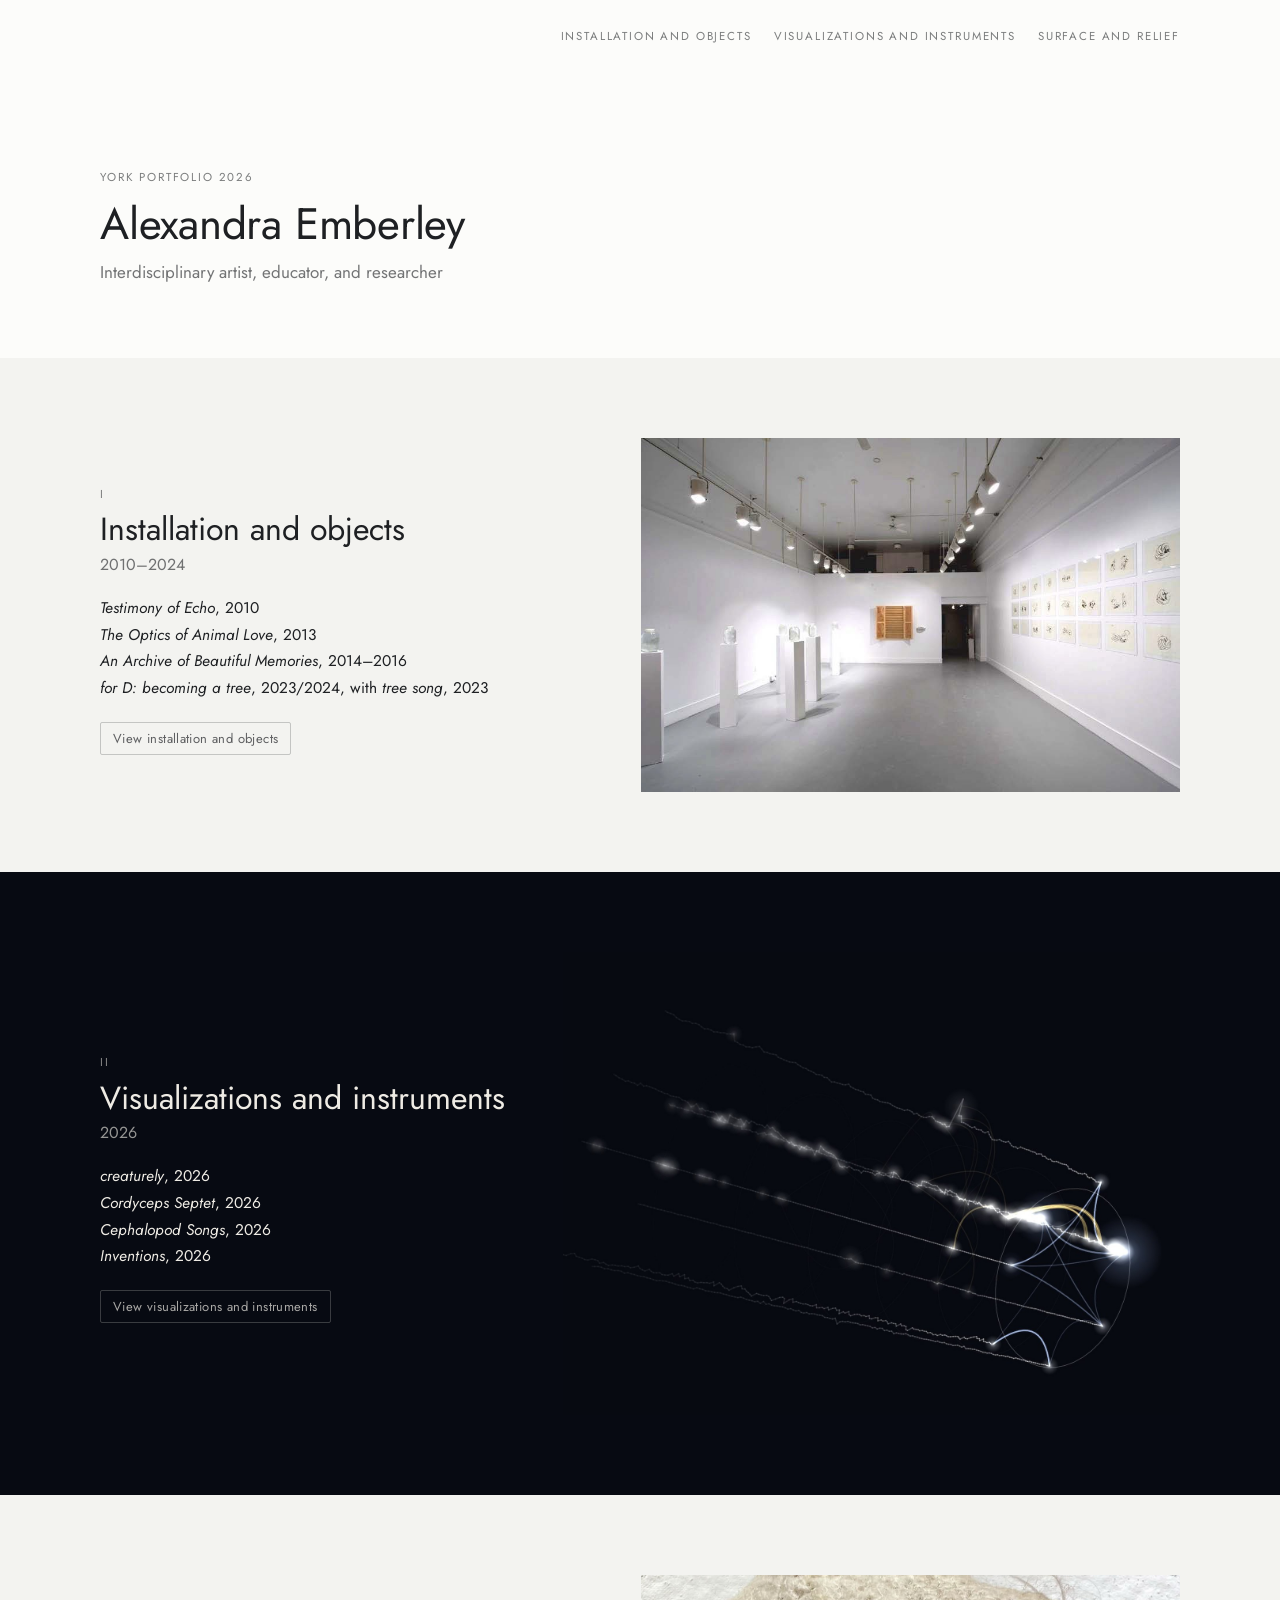
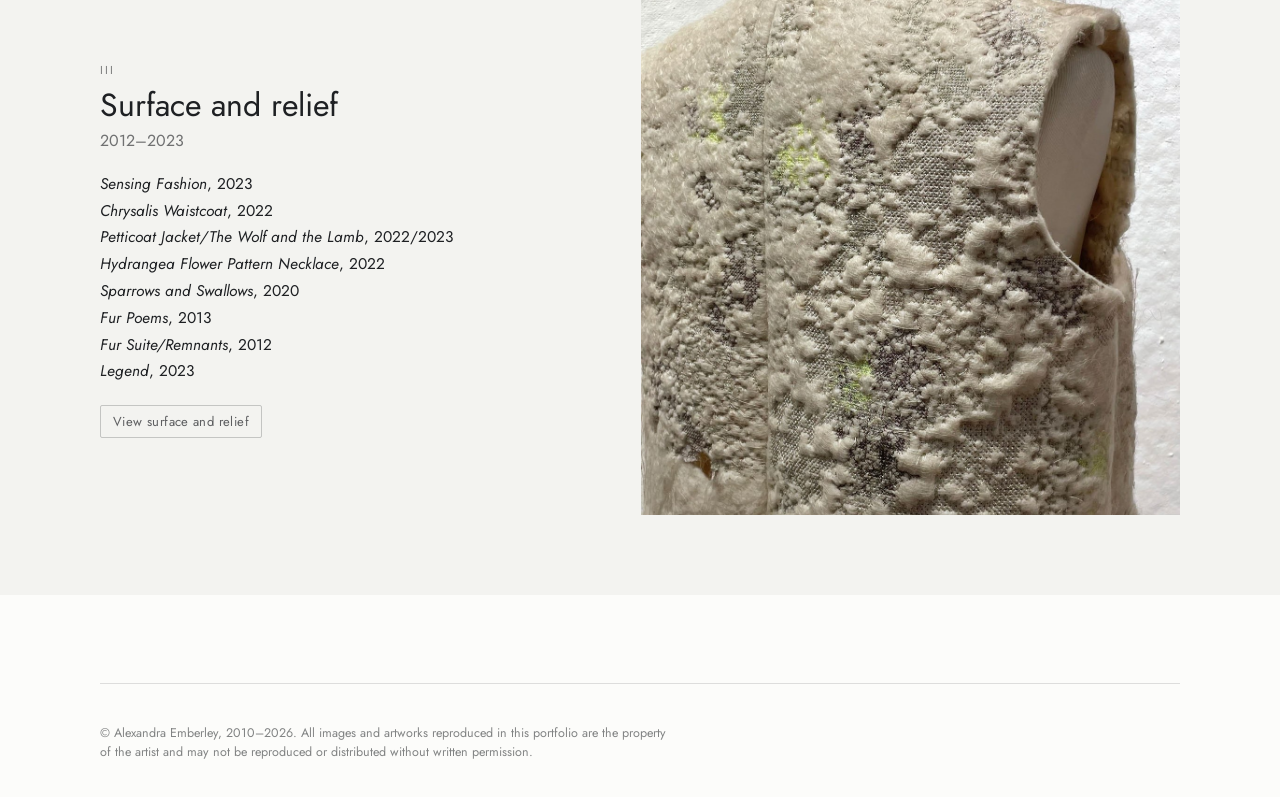
==== index.html @ c3938370 "Upload York Porfolio" ====
<!DOCTYPE html>
<html lang="en">
<head>
<meta charset="utf-8">
<meta name="viewport" content="width=device-width, initial-scale=1, viewport-fit=cover">
<title>Alexandra Emberley · York Portfolio 2026</title>
<link rel="preconnect" href="https://fonts.googleapis.com">
<link rel="preconnect" href="https://fonts.gstatic.com" crossorigin>
<link rel="stylesheet" href="https://fonts.googleapis.com/css2?family=Jost:ital,wght@0,400;0,500;1,400&display=swap">
<link rel="stylesheet" href="css/portfolio.css?v=york1">
</head>
<body>
<header class="band masthead" style="--ground:#fcfcfa">
  <div class="inner">
    <nav aria-label="Portfolio sections">
      <ul class="sections">
        <li><a href="installation-and-objects.html">Installation and objects</a></li>
        <li><a href="visualizations-and-instruments.html">Visualizations and instruments</a></li>
        <li><a href="surface-and-relief.html">Surface and relief</a></li>
      </ul>
    </nav>
  </div>
</header>

<main>
  <section class="band opener" style="--ground:#fcfcfa" aria-labelledby="portfolio-title">
    <div class="inner">
      <span class="label">York Portfolio 2026</span>
      <h1 id="portfolio-title">Alexandra Emberley</h1>
      <p class="dates">Interdisciplinary artist, educator, and researcher</p>
    </div>
  </section>

  <section class="band contents" style="--ground:#f3f3f0" aria-labelledby="s-I">
    <div class="inner">
      <div>
        <span class="label">I</span>
        <h2 id="s-I"><a href="installation-and-objects.html">Installation and objects</a></h2>
        <p class="dates">2010–2024</p>
        <ul>
          <li><i>Testimony of Echo</i>, 2010</li>
          <li><i>The Optics of Animal Love</i>, 2013</li>
          <li><i>An Archive of Beautiful Memories</i>, 2014–2016</li>
          <li><i>for D: becoming a tree</i>, 2023/2024, with <i>tree song</i>, 2023</li>
        </ul>
        <a class="btn" href="installation-and-objects.html">View installation and objects</a>
      </div>
      <a href="installation-and-objects.html" tabindex="-1" aria-hidden="true"><img src="images/early/testimony-of-echo-installation.jpg" width="927" height="608" alt=""></a>
    </div>
  </section>

  <section class="band contents wide" style="--ground:#070a12;--ink:#eeebe4;--gilt:#d9b25a" aria-labelledby="s-II">
    <div class="inner">
      <div>
        <span class="label">II</span>
        <h2 id="s-II"><a href="visualizations-and-instruments.html">Visualizations and instruments</a></h2>
        <p class="dates">2026</p>
        <ul>
          <li><i>creaturely</i>, 2026</li>
          <li><i>Cordyceps Septet</i>, 2026</li>
          <li><i>Cephalopod Songs</i>, 2026</li>
          <li><i>Inventions</i>, 2026</li>
        </ul>
        <a class="btn" href="visualizations-and-instruments.html">View visualizations and instruments</a>
      </div>
      <a href="visualizations-and-instruments.html" tabindex="-1" aria-hidden="true"><img src="images/recent/cordyceps-septet-band.jpg" width="1560" height="1170" alt=""></a>
    </div>
  </section>

  <section class="band contents" style="--ground:#f3f3f0" aria-labelledby="s-III">
    <div class="inner">
      <div>
        <span class="label">III</span>
        <h2 id="s-III"><a href="surface-and-relief.html">Surface and relief</a></h2>
        <p class="dates">2012–2023</p>
        <ul>
          <li><i>Sensing Fashion</i>, 2023</li>
          <li><i>Chrysalis Waistcoat</i>, 2022</li>
          <li><i>Petticoat Jacket/The Wolf and the Lamb</i>, 2022/2023</li>
          <li><i>Hydrangea Flower Pattern Necklace</i>, 2022</li>
          <li><i>Sparrows and Swallows</i>, 2020</li>
          <li><i>Fur Poems</i>, 2013</li>
          <li><i>Fur Suite/Remnants</i>, 2012</li>
          <li><i>Legend</i>, 2023</li>
        </ul>
        <a class="btn" href="surface-and-relief.html">View surface and relief</a>
      </div>
      <a href="surface-and-relief.html" tabindex="-1" aria-hidden="true"><img src="images/textile/chrysalis-waistcoat.jpg" width="1153" height="1536" alt=""></a>
    </div>
  </section>
</main>

<footer class="band close" style="--ground:#fcfcfa">
  <div class="inner">
    <p class="rights">© Alexandra Emberley, 2010–2026. All images and artworks reproduced in this portfolio are the property of the artist and may not be reproduced or distributed without written permission.</p>
  </div>
</footer>
<script data-goatcounter="https://aemberley.goatcounter.com/count" async src="//gc.zgo.at/count.js"></script>
<!-- Statcounter -->
<script>var sc_project=13358656; var sc_invisible=1; var sc_security="503b06b8";</script>
<script src="https://www.statcounter.com/counter/counter.js" async></script>
<noscript><div class="statcounter"><a title="Web Analytics Made Easy - Statcounter" href="https://statcounter.com/" target="_blank"><img class="statcounter" src="https://c.statcounter.com/13358656/0/503b06b8/1/" alt="Web Analytics Made Easy - Statcounter" referrerPolicy="no-referrer-when-downgrade"></a></div></noscript>
</body>
</html>
---- css/portfolio.css ----
/* Alexandra Emberley, York Portfolio 2026
   One type system across every page: Jost, a geometric face after Futura.
   Each work sets its own ground with --ground and, on dark grounds, --ink. */

:root {
  --paper: #fcfcfa;
  --ink: #1e2023;
  --gilt: #8a6a2c;
  --ground: var(--paper);
  --view: 70vh;  /* the tallest any work is shown, so a whole piece fits on a laptop screen */
  color-scheme: light;
}

*, *::before, *::after { box-sizing: border-box; }

body {
  margin: 0;
  background: var(--paper);
  color: var(--ink);
  font-family: "Jost", "Futura", "Futura PT", "Century Gothic", "Helvetica Neue", Arial, sans-serif;
  font-size: 16px;
  line-height: 1.6;
  -webkit-font-smoothing: antialiased;
}

img { display: block; max-width: 100%; height: auto; }
a { color: inherit; }
a:focus-visible { outline: 2px solid var(--gilt); outline-offset: 3px; }

/* every band shares one measure and one gutter */
.band {
  background: var(--ground);
  color: var(--ink);
  padding-inline: max(16px, 4vw);
}
.inner { max-width: 1080px; margin: 0 auto; }

/* masthead */
.masthead { padding-block: 22px 0; }
.masthead .inner {
  display: flex; flex-wrap: wrap; justify-content: flex-end; align-items: baseline;
  gap: 8px 28px;
}
.sections { display: flex; flex-wrap: wrap; gap: 6px 22px; margin: 0; padding: 0; list-style: none; }
.sections a, .label {
  font-size: 11.5px; letter-spacing: .16em; text-transform: uppercase; text-decoration: none;
  color: color-mix(in srgb, var(--ink) 58%, transparent);
}
.sections a:hover { color: var(--ink); }
.sections a[aria-current="page"] {
  color: var(--ink);
  text-decoration: underline; text-decoration-color: var(--gilt); text-underline-offset: 5px;
}

/* section opener */
.opener { padding-block: clamp(56px, 11vw, 120px) clamp(40px, 7vw, 72px); }
.opener .label { display: block; margin-bottom: 14px; }
.opener h1 {
  margin: 0; font-weight: 400; font-size: clamp(30px, 4.4vw, 44px); line-height: 1.12; letter-spacing: -.005em;
  text-wrap: balance;
}
.opener .dates { margin: 10px 0 0; font-size: 17px; color: color-mix(in srgb, var(--ink) 62%, transparent); }

/* a work */
.work { padding-block: clamp(52px, 8vw, 96px); }
.work-head { display: flex; flex-wrap: wrap; align-items: baseline; gap: 4px 16px; margin: 0 0 clamp(24px, 4vw, 40px); }
.work-head h2 { margin: 0; font-weight: 400; font-style: italic; font-size: clamp(22px, 2.6vw, 27px); line-height: 1.25; }
.work-head .year { margin: 0; font-size: 16px; color: color-mix(in srgb, var(--ink) 60%, transparent); font-variant-numeric: oldstyle-nums; }

/* plates: a group of images with the caption that belongs to them */
.plate { margin: 0; display: grid; gap: 14px; justify-items: start; }
.plate + .plate { margin-top: clamp(40px, 6vw, 64px); }
.plate-media { display: contents; }
.plate-media > img { width: auto; max-height: var(--view); }
.capped { display: block; width: 100%; }
.capped img { width: 100%; height: auto; }
.plate img { box-shadow: 0 1px 0 color-mix(in srgb, var(--ink) 10%, transparent); }

/* a row of images held to one height: each figure grows by its aspect ratio */
.row { display: flex; gap: 14px; width: 100%; max-width: min(var(--mw), calc(var(--view) * var(--sum) + var(--gaps))); }
.row > img { flex: var(--ar) 1 0; min-width: 0; width: 100%; }

.plate figcaption {
  max-width: 72ch; font-size: 14px; line-height: 1.55;
  color: color-mix(in srgb, var(--ink) 72%, transparent);
}
.plate figcaption i { color: var(--ink); }
.plate figcaption .line { display: block; }
.plate figcaption .line + .line { margin-top: 4px; }
.plate figcaption a { text-decoration-color: var(--gilt); text-underline-offset: 3px; overflow-wrap: anywhere; }

/* the artist's own text on a work, set at reading size */
.note { max-width: 66ch; margin: 28px 0 0; font-size: 16px; line-height: 1.65; }
.note i { font-style: italic; }

/* moving image */
.clip, .film { display: block; max-width: 100%; height: auto; max-height: var(--view); width: auto; background: transparent; }
.clip { cursor: pointer; }
.clip:focus-visible, .film:focus-visible { outline: 2px solid var(--gilt); outline-offset: 3px; }
.player { display: grid; gap: 10px; width: fit-content; max-width: 100%; }
.player .film { cursor: pointer; box-shadow: 0 0 0 1px color-mix(in srgb, var(--ink) 10%, transparent); }
.player-controls { display: flex; flex-wrap: wrap; align-items: center; gap: 8px 12px; }
.player-controls .btn { font-family: inherit; background: transparent; cursor: pointer; }
.player-controls .seek { flex: 1 1 140px; min-width: 120px; accent-color: color-mix(in srgb, var(--ink) 60%, transparent); }
.player-controls .time { font-size: 13px; font-variant-numeric: tabular-nums; color: color-mix(in srgb, var(--ink) 60%, transparent); min-width: 7.5em; }
.row > .clip, .row > .film { flex: var(--ar) 1 0; min-width: 0; width: 100%; max-height: none; }

/* a publication shown page by page */
.book { width: 100%; display: grid; gap: 14px; }
.pages {
  display: flex; align-items: flex-start; gap: 18px; overflow-x: auto; scroll-snap-type: x mandatory;
  padding-block: 4px 12px; overscroll-behavior-x: contain; position: relative;
}
.pages:focus-visible { outline: 2px solid var(--gilt); outline-offset: 4px; }
.page { flex: none; scroll-snap-align: start; display: block; }
.page img {
  height: min(clamp(320px, 64vh, 720px), calc(var(--h, 2000px) * 1.2));
  width: auto; max-width: none; background: #fff;
  box-shadow: 0 1px 3px color-mix(in srgb, var(--ink) 18%, transparent);
}
/* a clip takes its place in the strip at the same height as the images */
.page .clip {
  height: min(clamp(320px, 64vh, 720px), calc(var(--h, 2000px) * 1.2));
  width: auto; max-width: none; max-height: none; aspect-ratio: var(--ar);
  box-shadow: 0 1px 3px color-mix(in srgb, var(--ink) 18%, transparent);
}
.book-controls { display: flex; flex-wrap: wrap; align-items: center; gap: 10px 12px; }
.book-controls button { font-family: inherit; background: transparent; cursor: pointer; }
.book-controls button:disabled { opacity: .35; cursor: default; }
.hint { font-size: 13px; font-style: italic; color: color-mix(in srgb, var(--ink) 55%, transparent); }

/* text that opens a work, and the links that close it */
.note.lead { margin: 0 0 clamp(28px, 4vw, 40px); }
.work-links { margin-top: clamp(32px, 5vw, 48px); }
.plate + .note + .plate, .note + .plate { margin-top: clamp(40px, 6vw, 64px); }
.roman { font-style: normal; }

/* front page: one band per section */
.contents { padding-block: clamp(44px, 7vw, 80px); }
.contents .inner { display: grid; grid-template-columns: minmax(0, 1fr) minmax(0, 1.1fr); gap: clamp(24px, 4vw, 56px); align-items: center; }
.contents h2 { margin: 6px 0 4px; font-weight: 400; font-size: clamp(24px, 3vw, 32px); line-height: 1.15; }
.contents h2 a { text-decoration: none; }
.contents .dates { margin: 0 0 18px; font-size: 16px; color: color-mix(in srgb, var(--ink) 62%, transparent); }
.contents ul { list-style: none; margin: 0 0 24px; padding: 0; display: grid; gap: 2px; font-size: 15.5px; }
.contents li i { font-style: italic; }
.contents img { width: 100%; height: auto; max-height: 60vh; object-fit: cover; }
.contents.wide .inner { grid-template-columns: minmax(0, 1fr) minmax(0, 1.5fr); }
@media (max-width: 760px) { .contents .inner { grid-template-columns: 1fr; } }

.note + .note { margin-top: 12px; }
.note > .label:only-child { display: block; margin-top: 8px; }
.colophon { max-width: 72ch; margin-top: 28px; font-size: 13.5px; line-height: 1.5; color: color-mix(in srgb, var(--ink) 72%, transparent); }
.colophon .label { display: block; margin-bottom: 6px; }
.colophon p { margin: 0 0 6px; }
.colophon a { overflow-wrap: anywhere; text-decoration-color: var(--gilt); text-underline-offset: 3px; }

ol.sources { max-width: 68ch; margin: 10px 0 0; padding-left: 1.6em; font-size: 14.5px; line-height: 1.55; display: grid; gap: 4px; font-variant-numeric: oldstyle-nums; }
ol.sources li::marker { color: color-mix(in srgb, var(--ink) 55%, transparent); }

@media (max-width: 640px) { /* phone strip: keep portraits and landscapes closer in height */
  .page img, .page .clip { height: min(calc((100vw - 32px) / var(--ar, .7727)), calc((100vw - 32px) * 1.05), calc(var(--h, 2000px) * 1.2)); }
}

/* close of section */
footer.close .inner { border-top: 1px solid color-mix(in srgb, var(--ink) 14%, transparent); padding-top: clamp(28px, 4vw, 40px); }
.close { padding-block: clamp(56px, 8vw, 88px) 36px; }
.close .inner { display: grid; gap: 40px; }
.next { display: flex; flex-wrap: wrap; gap: 10px 14px; align-items: center; }
.btn {
  font-size: 13px; letter-spacing: .03em; text-decoration: none;
  color: color-mix(in srgb, var(--ink) 70%, transparent);
  border: 1px solid color-mix(in srgb, var(--ink) 22%, transparent);
  padding: 6px 12px; border-radius: 2px; transition: color .3s, border-color .3s;
}
.btn:hover { color: var(--ink); border-color: color-mix(in srgb, var(--ink) 50%, transparent); }
.btn i { font-style: italic; }
.rights { margin: 0; font-size: 12.5px; line-height: 1.5; max-width: 72ch; color: color-mix(in srgb, var(--ink) 55%, transparent); }

@media (max-width: 640px) {
  body { font-size: 15.5px; }
  .row { flex-direction: column; max-width: var(--mw); }
  .row > img { flex: none; }
  .plate figcaption { font-size: 13.5px; }
}
@media (prefers-reduced-motion: reduce) { .btn { transition: none; } }

/* about and CV */
.prose .inner > .label { display: block; margin: clamp(36px, 5vw, 52px) 0 0; font-weight: 400; }
.prose .note.ack { margin-top: 0; color: color-mix(in srgb, var(--ink) 75%, transparent); }
.prose .note a { text-decoration-color: var(--gilt); text-underline-offset: 3px; }
.cv { padding-bottom: 8px; }
.cv section + section { margin-top: clamp(36px, 5vw, 52px); }
.cv h2 {
  margin: 0 0 14px; font-weight: 400; font-size: 11.5px; letter-spacing: .16em; text-transform: uppercase;
  color: color-mix(in srgb, var(--ink) 58%, transparent);
}
.cv .entry { display: grid; grid-template-columns: 5.5rem minmax(0, 1fr); gap: 0 18px; max-width: 72ch; margin: 0 0 8px; font-size: 15px; line-height: 1.5; }
.cv .year { color: color-mix(in srgb, var(--ink) 60%, transparent); font-variant-numeric: tabular-nums; white-space: nowrap; }
.cv ul.skills { list-style: none; margin: 0; padding: 0; font-size: 15px; line-height: 1.5; display: grid; gap: 4px; }
.cv p.plain { margin: 0; font-size: 15px; max-width: 72ch; }
@media (max-width: 520px) {
  .cv .entry { grid-template-columns: 1fr; margin-bottom: 12px; }
}

.masthead .home {
  font-size: 11.5px; letter-spacing: .16em; text-transform: uppercase; text-decoration: none;
  color: color-mix(in srgb, var(--ink) 58%, transparent);
}
.masthead .home:hover { color: var(--ink); }
.masthead .home[aria-current="page"] { color: var(--ink); text-decoration: underline; text-decoration-color: var(--gilt); text-underline-offset: 5px; }

/* exhibition history and funding acknowledgement beneath a work */
.shows { margin-top: clamp(36px, 5vw, 52px); max-width: 72ch; }
.shows .label { display: block; margin-bottom: 10px; }
.shows ul { list-style: none; margin: 0; padding: 0; display: grid; gap: 6px; font-size: 14px; line-height: 1.5; color: color-mix(in srgb, var(--ink) 75%, transparent); }
.shows i { color: var(--ink); }
.shows a { color: inherit; text-decoration-color: var(--gilt); text-underline-offset: 3px; }
.afa { margin: 28px 0 0; }
.afa img { width: 132px; height: auto; opacity: .55; box-shadow: none; }
.verse { margin: 0; font-size: 15px; line-height: 1.7; font-style: italic; white-space: pre-line; }
.poem { margin: 0; font-size: 14.5px; line-height: 1.75; max-width: 72ch; white-space: pre-wrap; }
.poem-label { display: block; margin: clamp(32px, 5vw, 44px) 0 12px; }
.note.poem-src { margin-top: 12px; font-size: 13.5px; color: color-mix(in srgb, var(--ink) 65%, transparent); }
.hero { padding-block: clamp(24px, 4vw, 48px) 0; }
.hero .clip { width: 100%; max-height: none; cursor: default; }
.hero-cap { margin: 10px 0 0; font-size: 13px; color: color-mix(in srgb, var(--ink) 60%, transparent); }
.hero + .opener { padding-top: clamp(40px, 6vw, 72px); }

/* cover page: the clip alone, centred in the window */
.cover { min-height: calc(100vh - 64px); min-height: calc(100svh - 64px); display: grid; align-items: center; padding-block: 24px 48px; }
.cover .clip { width: 100%; max-height: calc(100vh - 200px); object-fit: contain; cursor: default; }
.cover-line { display: flex; flex-wrap: wrap; justify-content: space-between; align-items: center; gap: 12px 24px; margin: 14px 0 0; font-size: 13px; color: color-mix(in srgb, var(--ink) 60%, transparent); }
.note.excerpt-note { margin: 0 0 4px; font-size: 14.5px; color: color-mix(in srgb, var(--ink) 75%, transparent); }
.player:fullscreen { width: 100%; height: 100%; background: var(--ground); padding: 24px; display: grid; grid-template-rows: 1fr auto; align-items: center; justify-items: center; }
.player:fullscreen .film { max-height: calc(100vh - 110px); width: auto; max-width: 100%; }
.player:-webkit-full-screen { width: 100%; height: 100%; background: var(--ground); padding: 24px; display: grid; grid-template-rows: 1fr auto; align-items: center; justify-items: center; }

/* an installation view beside the exhibition list */
.shows.with-img { max-width: none; display: grid; grid-template-columns: minmax(0, 1fr) minmax(0, 300px); gap: 20px 48px; align-items: start; }
.shows.with-img > div { max-width: 72ch; }
.shows-img { margin: 0; }
.shows-img img { width: 100%; height: auto; }
.shows-img figcaption { margin-top: 8px; font-size: 13px; line-height: 1.5; color: color-mix(in srgb, var(--ink) 65%, transparent); }
.shows-img figcaption i { color: var(--ink); }
@media (max-width: 700px) { .shows.with-img { grid-template-columns: 1fr; } .shows-img { max-width: 300px; } }

/* parts of one work at a single width */
.stack { display: grid; gap: 14px; width: 100%; }
.stack img { width: 100%; height: auto; max-height: none; }
.stack .row { max-width: none; }
.plate .space { height: 12px; width: 100%; }
.side { display: grid; grid-template-columns: minmax(0, 420px) minmax(0, 1fr); gap: 20px 48px; align-items: start; margin-top: clamp(40px, 6vw, 64px); }
.side .plate { max-width: none; }
.side .note { margin-top: 0; }
.side .note p { margin: 0; }
.side ol.sources { max-width: none; }
@media (max-width: 760px) { .side { grid-template-columns: 1fr; } }
/* exhibition documentation after the list */
.shows + .plate.doc, .plate.doc + .plate.doc { margin-top: clamp(28px, 4vw, 40px); }
.plate.doc figcaption { font-size: 13px; }
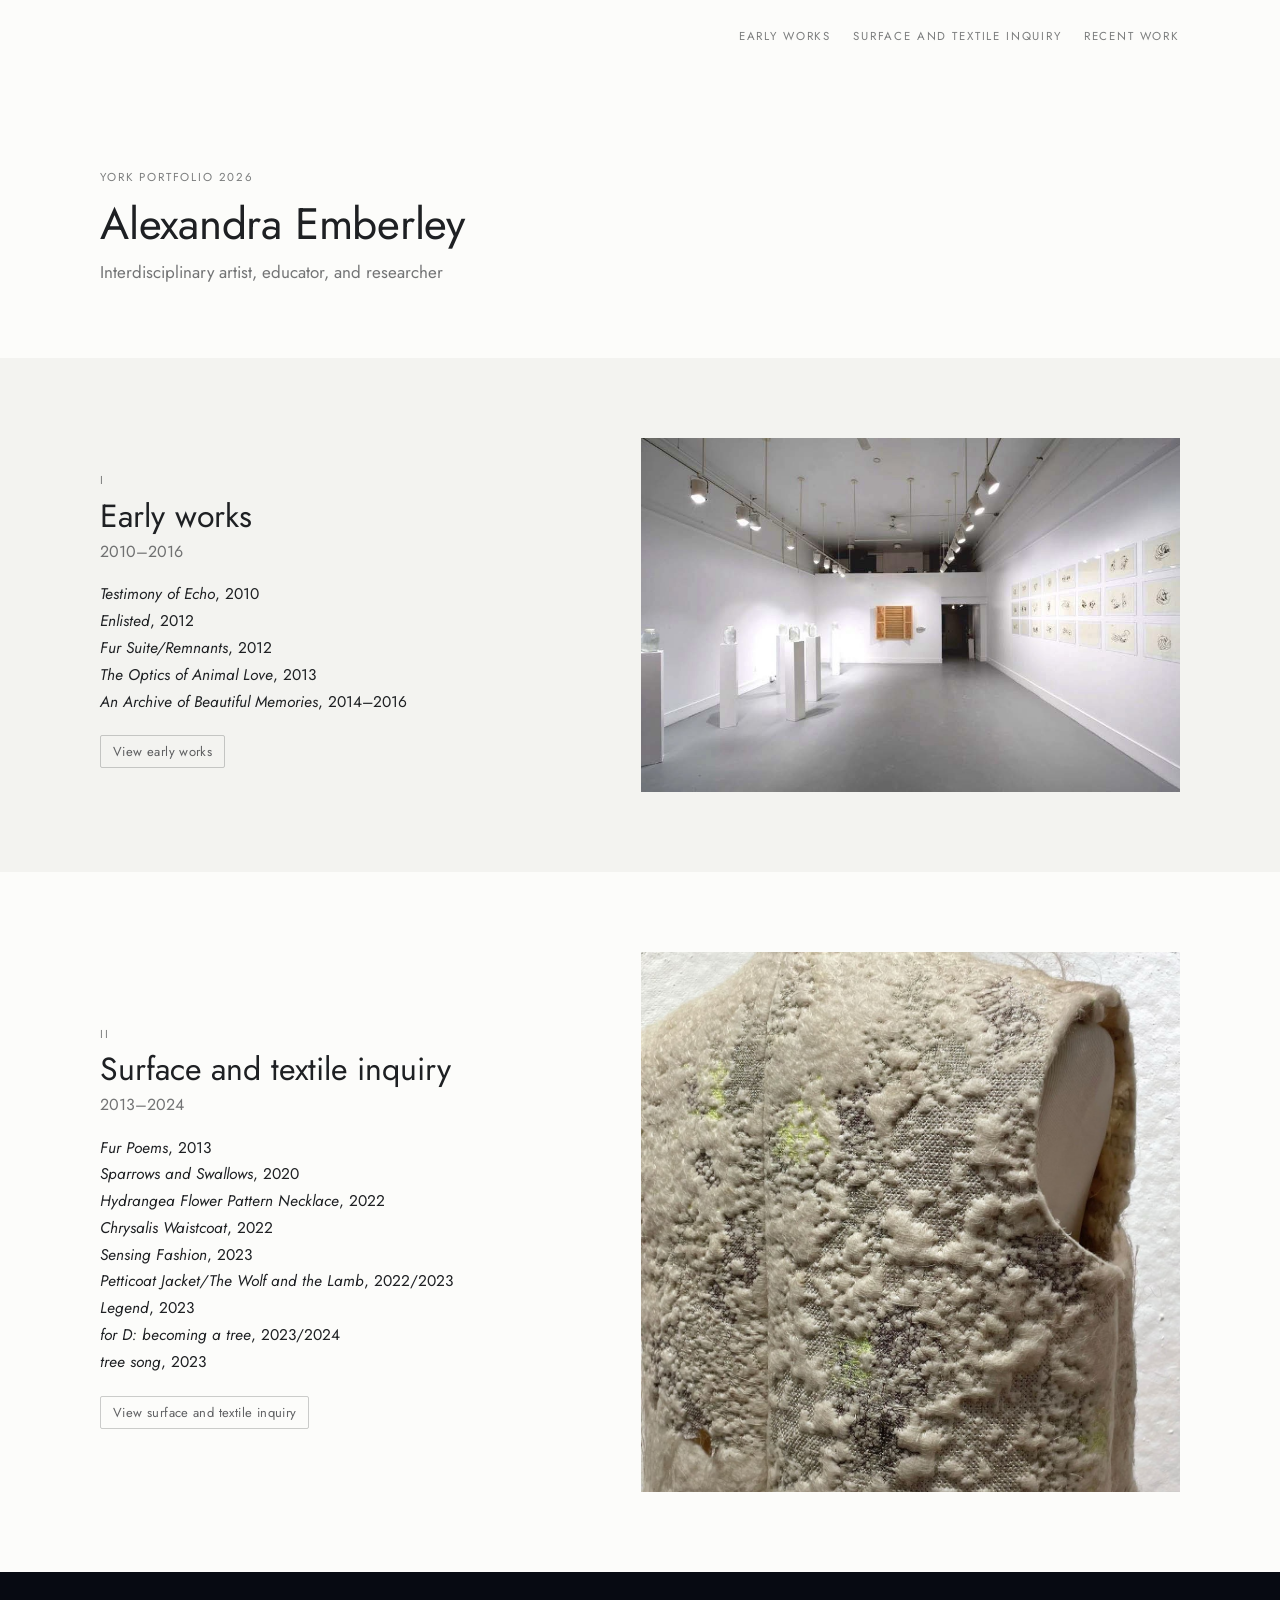
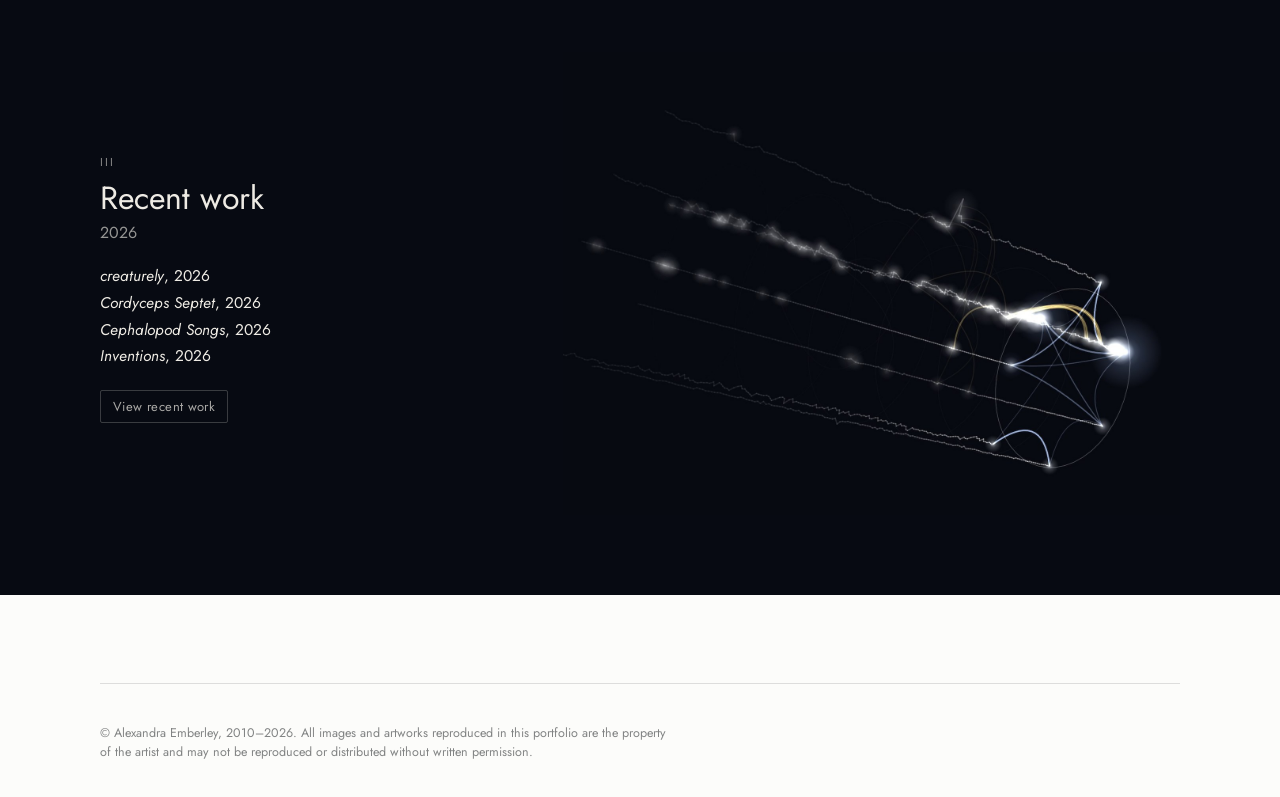
==== commit 10a4be80: "Update York Portfolio" ====
--- a/index.html
+++ b/index.html
@@ -7,16 +7,16 @@
 <link rel="preconnect" href="https://fonts.googleapis.com">
 <link rel="preconnect" href="https://fonts.gstatic.com" crossorigin>
 <link rel="stylesheet" href="https://fonts.googleapis.com/css2?family=Jost:ital,wght@0,400;0,500;1,400&display=swap">
-<link rel="stylesheet" href="css/portfolio.css?v=york1">
+<link rel="stylesheet" href="css/portfolio.css?v=york2">
 </head>
 <body>
 <header class="band masthead" style="--ground:#fcfcfa">
   <div class="inner">
     <nav aria-label="Portfolio sections">
       <ul class="sections">
-        <li><a href="installation-and-objects.html">Installation and objects</a></li>
-        <li><a href="visualizations-and-instruments.html">Visualizations and instruments</a></li>
-        <li><a href="surface-and-relief.html">Surface and relief</a></li>
+        <li><a href="early-works.html">Early works</a></li>
+        <li><a href="surface-and-textile-inquiry.html">Surface and textile inquiry</a></li>
+        <li><a href="recent-work.html">Recent work</a></li>
       </ul>
     </nav>
   </div>
@@ -35,25 +35,49 @@
     <div class="inner">
       <div>
         <span class="label">I</span>
-        <h2 id="s-I"><a href="installation-and-objects.html">Installation and objects</a></h2>
-        <p class="dates">2010–2024</p>
+        <h2 id="s-I"><a href="early-works.html">Early works</a></h2>
+        <p class="dates">2010–2016</p>
         <ul>
           <li><i>Testimony of Echo</i>, 2010</li>
+          <li><i>Enlisted</i>, 2012</li>
+          <li><i>Fur Suite/Remnants</i>, 2012</li>
           <li><i>The Optics of Animal Love</i>, 2013</li>
           <li><i>An Archive of Beautiful Memories</i>, 2014–2016</li>
-          <li><i>for D: becoming a tree</i>, 2023/2024, with <i>tree song</i>, 2023</li>
         </ul>
-        <a class="btn" href="installation-and-objects.html">View installation and objects</a>
+        <a class="btn" href="early-works.html">View early works</a>
       </div>
-      <a href="installation-and-objects.html" tabindex="-1" aria-hidden="true"><img src="images/early/testimony-of-echo-installation.jpg" width="927" height="608" alt=""></a>
+      <a href="early-works.html" tabindex="-1" aria-hidden="true"><img src="images/early/testimony-of-echo-installation.jpg" width="927" height="608" alt=""></a>
     </div>
   </section>
 
-  <section class="band contents wide" style="--ground:#070a12;--ink:#eeebe4;--gilt:#d9b25a" aria-labelledby="s-II">
+  <section class="band contents" style="--ground:#fcfcfa" aria-labelledby="s-II">
     <div class="inner">
       <div>
         <span class="label">II</span>
-        <h2 id="s-II"><a href="visualizations-and-instruments.html">Visualizations and instruments</a></h2>
+        <h2 id="s-II"><a href="surface-and-textile-inquiry.html">Surface and textile inquiry</a></h2>
+        <p class="dates">2013–2024</p>
+        <ul>
+          <li><i>Fur Poems</i>, 2013</li>
+          <li><i>Sparrows and Swallows</i>, 2020</li>
+          <li><i>Hydrangea Flower Pattern Necklace</i>, 2022</li>
+          <li><i>Chrysalis Waistcoat</i>, 2022</li>
+          <li><i>Sensing Fashion</i>, 2023</li>
+          <li><i>Petticoat Jacket/The Wolf and the Lamb</i>, 2022/2023</li>
+          <li><i>Legend</i>, 2023</li>
+          <li><i>for D: becoming a tree</i>, 2023/2024</li>
+          <li><i>tree song</i>, 2023</li>
+        </ul>
+        <a class="btn" href="surface-and-textile-inquiry.html">View surface and textile inquiry</a>
+      </div>
+      <a href="surface-and-textile-inquiry.html" tabindex="-1" aria-hidden="true"><img src="images/textile/chrysalis-waistcoat.jpg" width="1153" height="1536" alt=""></a>
+    </div>
+  </section>
+
+  <section class="band contents wide" style="--ground:#070a12;--ink:#eeebe4;--gilt:#d9b25a" aria-labelledby="s-III">
+    <div class="inner">
+      <div>
+        <span class="label">III</span>
+        <h2 id="s-III"><a href="recent-work.html">Recent work</a></h2>
         <p class="dates">2026</p>
         <ul>
           <li><i>creaturely</i>, 2026</li>
@@ -61,31 +85,9 @@
           <li><i>Cephalopod Songs</i>, 2026</li>
           <li><i>Inventions</i>, 2026</li>
         </ul>
-        <a class="btn" href="visualizations-and-instruments.html">View visualizations and instruments</a>
+        <a class="btn" href="recent-work.html">View recent work</a>
       </div>
-      <a href="visualizations-and-instruments.html" tabindex="-1" aria-hidden="true"><img src="images/recent/cordyceps-septet-band.jpg" width="1560" height="1170" alt=""></a>
-    </div>
-  </section>
-
-  <section class="band contents" style="--ground:#f3f3f0" aria-labelledby="s-III">
-    <div class="inner">
-      <div>
-        <span class="label">III</span>
-        <h2 id="s-III"><a href="surface-and-relief.html">Surface and relief</a></h2>
-        <p class="dates">2012–2023</p>
-        <ul>
-          <li><i>Sensing Fashion</i>, 2023</li>
-          <li><i>Chrysalis Waistcoat</i>, 2022</li>
-          <li><i>Petticoat Jacket/The Wolf and the Lamb</i>, 2022/2023</li>
-          <li><i>Hydrangea Flower Pattern Necklace</i>, 2022</li>
-          <li><i>Sparrows and Swallows</i>, 2020</li>
-          <li><i>Fur Poems</i>, 2013</li>
-          <li><i>Fur Suite/Remnants</i>, 2012</li>
-          <li><i>Legend</i>, 2023</li>
-        </ul>
-        <a class="btn" href="surface-and-relief.html">View surface and relief</a>
-      </div>
-      <a href="surface-and-relief.html" tabindex="-1" aria-hidden="true"><img src="images/textile/chrysalis-waistcoat.jpg" width="1153" height="1536" alt=""></a>
+      <a href="recent-work.html" tabindex="-1" aria-hidden="true"><img src="images/recent/cordyceps-septet-band.jpg" width="1560" height="1170" alt=""></a>
     </div>
   </section>
 </main>
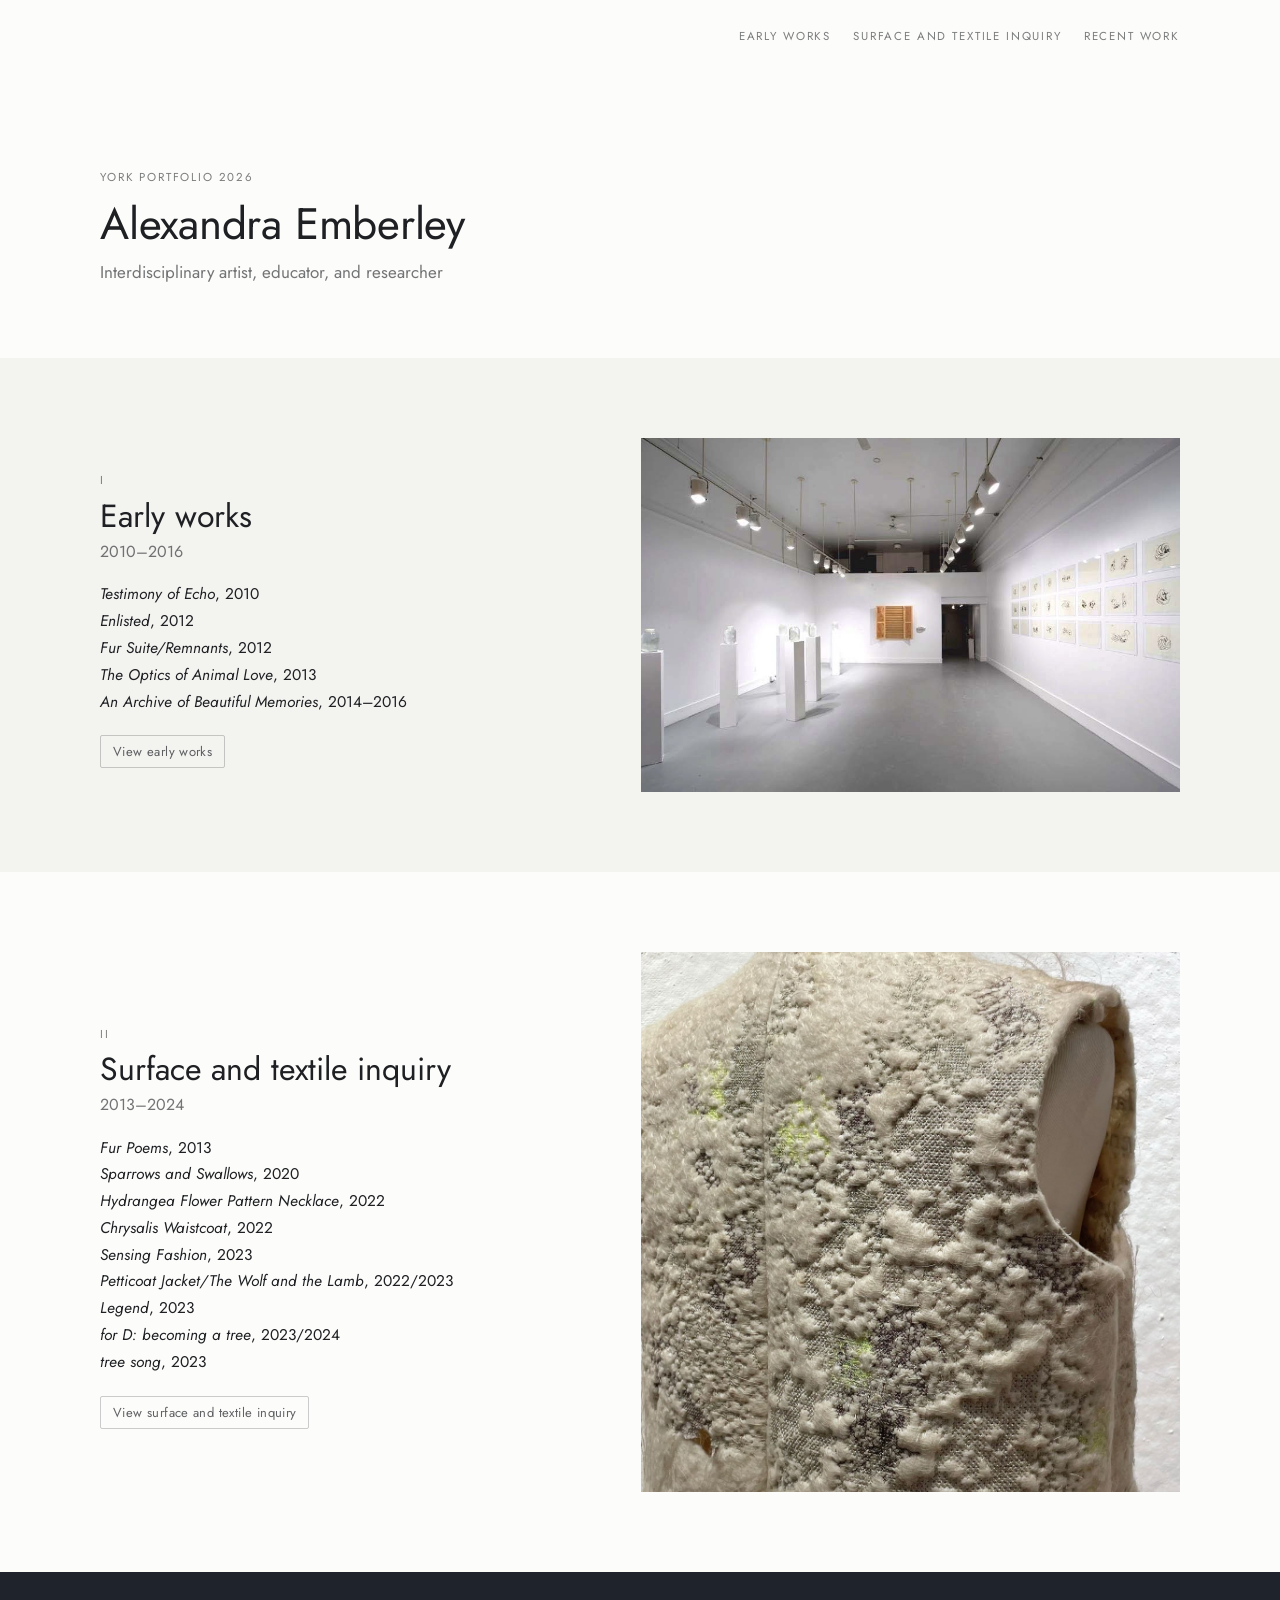
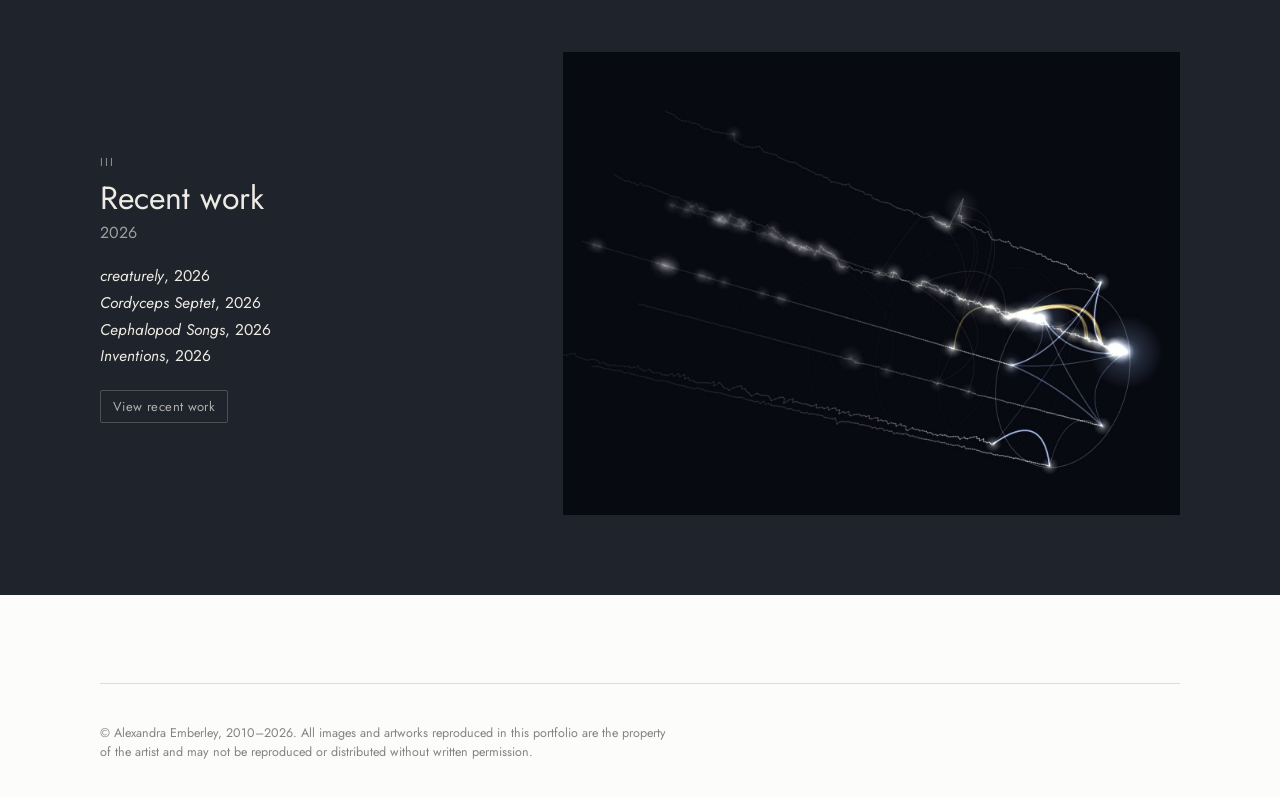
==== commit e41b5c73: "Update Index" ====
--- a/index.html
+++ b/index.html
@@ -7,7 +7,7 @@
 <link rel="preconnect" href="https://fonts.googleapis.com">
 <link rel="preconnect" href="https://fonts.gstatic.com" crossorigin>
 <link rel="stylesheet" href="https://fonts.googleapis.com/css2?family=Jost:ital,wght@0,400;0,500;1,400&display=swap">
-<link rel="stylesheet" href="css/portfolio.css?v=york2">
+<link rel="stylesheet" href="css/portfolio.css?v=york3">
 </head>
 <body>
 <header class="band masthead" style="--ground:#fcfcfa">
@@ -73,7 +73,7 @@
     </div>
   </section>
 
-  <section class="band contents wide" style="--ground:#070a12;--ink:#eeebe4;--gilt:#d9b25a" aria-labelledby="s-III">
+  <section class="band contents wide" style="--ground:#1f232b;--ink:#eeebe4;--gilt:#d9b25a" aria-labelledby="s-III">
     <div class="inner">
       <div>
         <span class="label">III</span>
--- a/css/portfolio.css
+++ b/css/portfolio.css
@@ -258,3 +258,7 @@
 /* exhibition documentation after the list */
 .shows + .plate.doc, .plate.doc + .plate.doc { margin-top: clamp(28px, 4vw, 40px); }
 .plate.doc figcaption { font-size: 13px; }
+
+/* Recent work: one darker ground for the whole page, with a fine line between works */
+body.dark { background: #1f232b; color-scheme: dark; }
+body.dark .work + .work { border-top: 1px solid color-mix(in srgb, var(--ink) 12%, transparent); }
